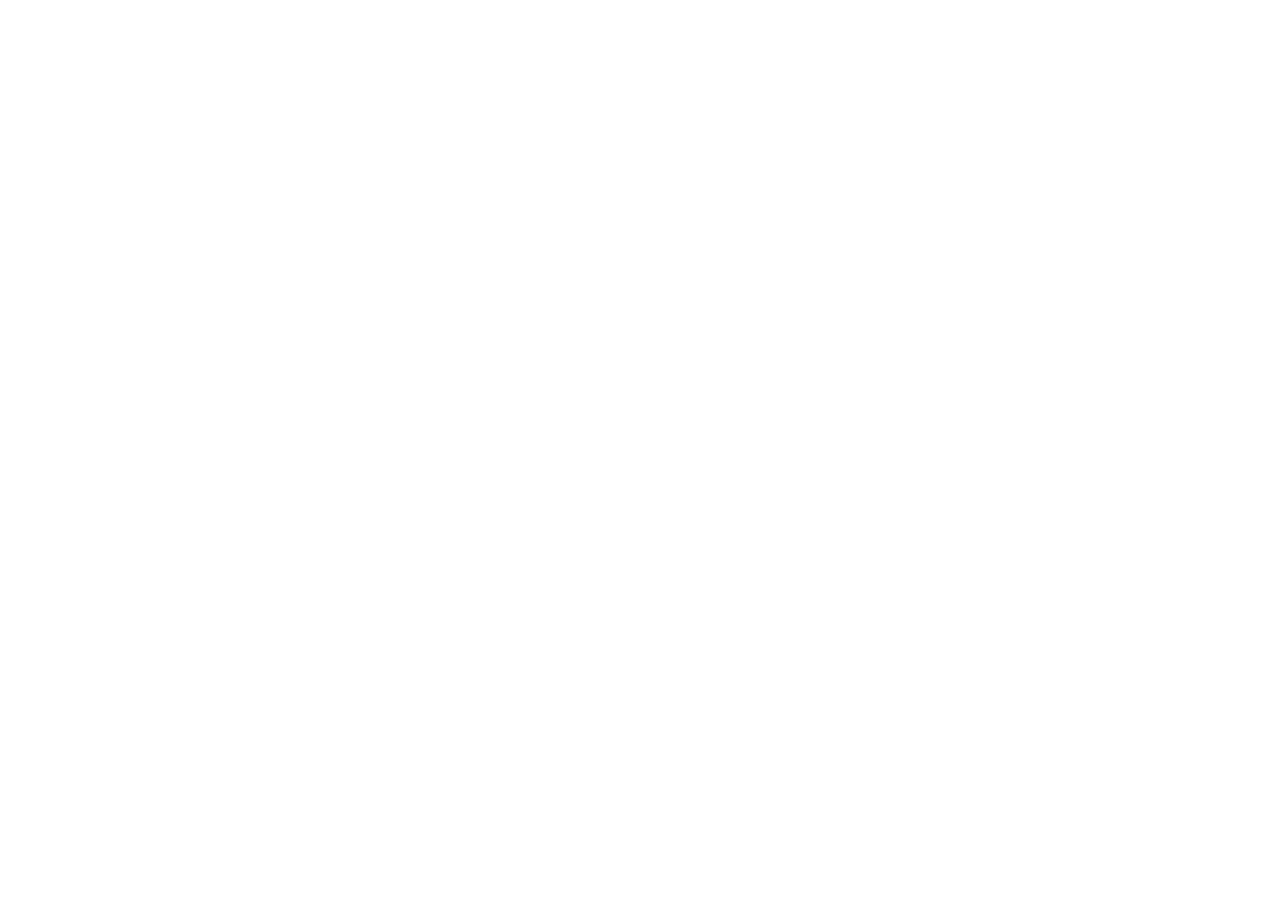
==== index.html @ b2c18632 "update" ====
<!DOCTYPE html>
<html>
  <head>
    <meta http-equiv="refresh" content="0; url=https://username.github.io/repo-name/">
    <link rel="canonical" href="https://valeriethiesent.github.io/repair/">
  </head>
  <body>
  </body>
</html>
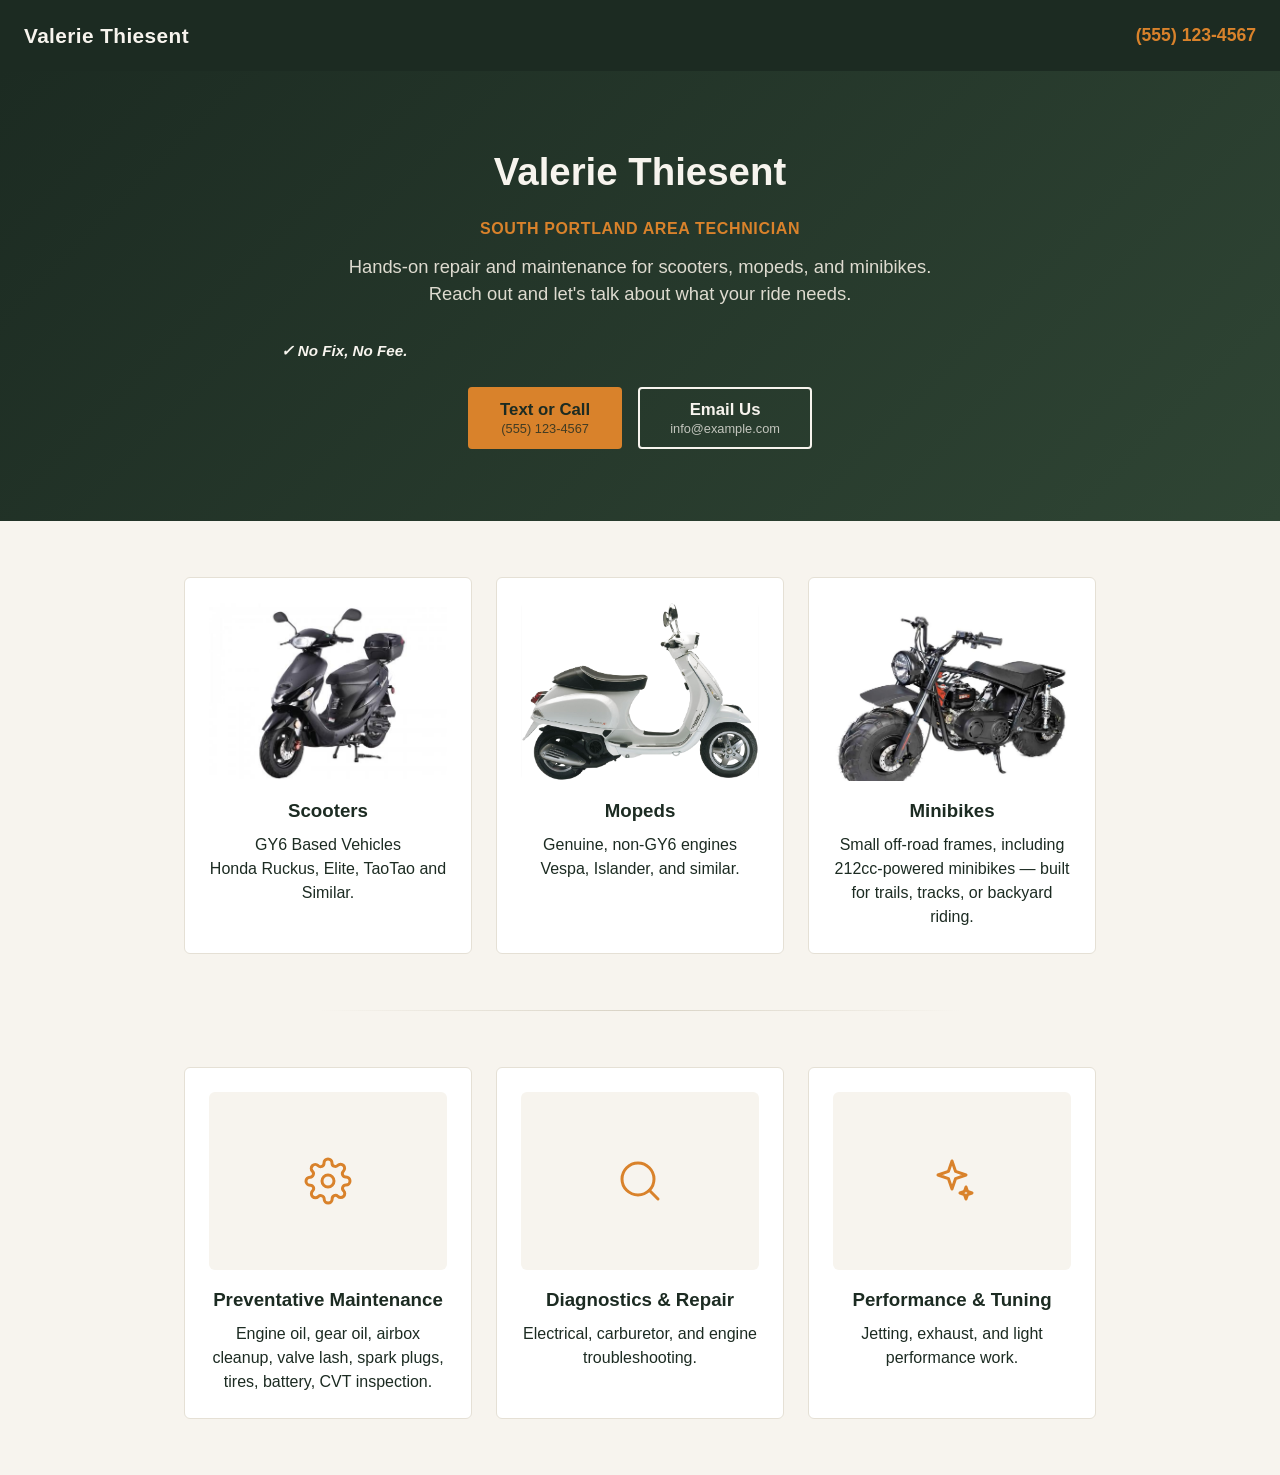
==== commit 2f770370: "update" ====
--- a/index.html
+++ b/index.html
@@ -1,7 +1,7 @@
 <!DOCTYPE html>
 <html>
   <head>
-    <meta http-equiv="refresh" content="0; url=https://username.github.io/repo-name/">
+    <meta http-equiv="refresh" content="0; url=https://valeriethiesent.github.io/repair/">
     <link rel="canonical" href="https://valeriethiesent.github.io/repair/">
   </head>
   <body>
